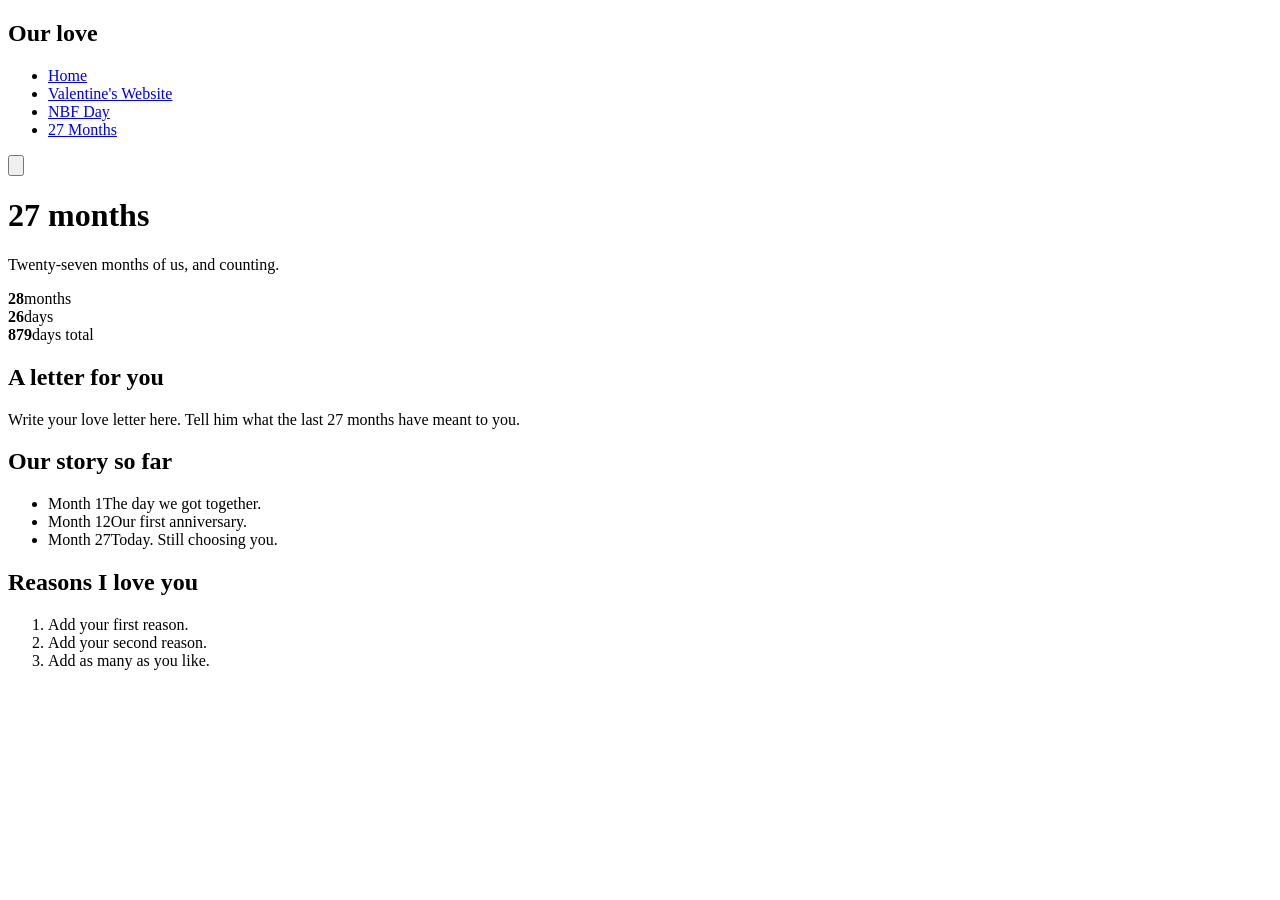
==== 27months.html @ 1abdebc3 "first" ====
<!DOCTYPE html>
<html lang="en">

<head>
    <meta charset="UTF-8">
    <meta name="viewport" content="width=device-width, initial-scale=1">
    <title>27 Months</title>
    <link rel="preconnect" href="https://fonts.googleapis.com">
    <link rel="preconnect" href="https://fonts.gstatic.com" crossorigin>
    <link href="https://fonts.googleapis.com/css2?family=Caveat:wght@700&family=DM+Sans:wght@400;500&display=swap"
        rel="stylesheet">
    <link rel="stylesheet" href="styles.css">
</head>

<body>
    <button class="nav-toggle" aria-label="Open the menu" aria-controls="site-nav" aria-expanded="false"></button>

    <main class="page">
        <div class="content">
            <h1>27 months</h1>
            <p>Twenty-seven months of us, and counting.</p>

            <div class="counter" aria-label="Time together">
                <div><strong id="c-months">0</strong>months</div>
                <div><strong id="c-days">0</strong>days</div>
                <div><strong id="c-total">0</strong>days total</div>
            </div>

            <h2>A letter for you</h2>
            <div class="letter">
                <!-- Replace this with your own words -->
                <p>Write your love letter here. Tell him what the last 27 months have meant to you.</p>
            </div>

            <h2>Our story so far</h2>
            <ul class="timeline">
                <!-- Copy a <li> for each memory -->
                <li><time>Month 1</time>The day we got together.</li>
                <li><time>Month 12</time>Our first anniversary.</li>
                <li><time>Month 27</time>Today. Still choosing you.</li>
            </ul>

            <h2>Reasons I love you</h2>
            <ol class="reasons">
                <li>Add your first reason.</li>
                <li>Add your second reason.</li>
                <li>Add as many as you like.</li>
            </ol>
        </div>
    </main>

    <script src="nav.js"></script>
    <script>
        // SET THIS to the day you got together (YYYY-MM-DD)
        const START = new Date("2024-07-10T00:00:00");

        const now = new Date();
        let months = (now.getFullYear() - START.getFullYear()) * 12 + (now.getMonth() - START.getMonth());
        let anchor = new Date(START); anchor.setMonth(START.getMonth() + months);
        if (anchor > now) { months--; anchor = new Date(START); anchor.setMonth(START.getMonth() + months); }
        const dayMs = 86400000;
        document.getElementById("c-months").textContent = Math.max(months, 0);
        document.getElementById("c-days").textContent = Math.max(Math.floor((now - anchor) / dayMs), 0);
        document.getElementById("c-total").textContent = Math.max(Math.floor((now - START) / dayMs), 0);
    </script>
</body>

</html>
---- styles.css ----
< !DOCTYPE html><html lang="en"><head><meta charset="UTF-8"><meta name="viewport" content="width=device-width, initial-scale=1"><title>27 Months</title><link rel="preconnect" href="https://fonts.googleapis.com"><link rel="preconnect" href="https://fonts.gstatic.com" crossorigin><link href="https://fonts.googleapis.com/css2?family=Caveat:wght@700&family=DM+Sans:wght@400;500&display=swap" rel="stylesheet"><link rel="stylesheet" href="styles.css"></head><body><button class="nav-toggle" aria-label="Open the menu" aria-controls="site-nav" aria-expanded="false"></button><main class="page"><div class="content"><h1>27 months</h1><p>Twenty-seven months of us,
and counting.</p><div class="counter" aria-label="Time together"><div><strong id="c-months">0</strong>months</div><div><strong id="c-days">0</strong>days</div><div><strong id="c-total">0</strong>days total</div></div><h2>A letter for you</h2><div class="letter">< !-- Replace this with your own words --><p>Write your love letter here. Tell him what the last 27 months have meant to you.</p></div><h2>Our story so far</h2><ul class="timeline">< !-- Copy a <li>for each memory --><li><time>Month 1</time>The day we got together.</li><li><time>Month 12</time>Our first anniversary.</li><li><time>Month 27</time>Today. Still choosing you.</li></ul><h2>Reasons I love you</h2><ol class="reasons"><li>Add your first reason.</li><li>Add your second reason.</li><li>Add as many as you like.</li></ol></div></main><script src="nav.js"></script><script> // SET THIS to the day you got together (YYYY-MM-DD)
const START=new Date("2024-07-10T00:00:00");

const now=new Date();
let months=(now.getFullYear() - START.getFullYear()) * 12+(now.getMonth() - START.getMonth());
let anchor=new Date(START);
anchor.setMonth(START.getMonth() + months);

if (anchor > now) {
    months--;
    anchor=new Date(START);
    anchor.setMonth(START.getMonth() + months);
}

const dayMs=86400000;
document.getElementById("c-months").textContent=Math.max(months, 0);
document.getElementById("c-days").textContent=Math.max(Math.floor((now - anchor) / dayMs), 0);
document.getElementById("c-total").textContent=Math.max(Math.floor((now - START) / dayMs), 0);
</script></body></html>
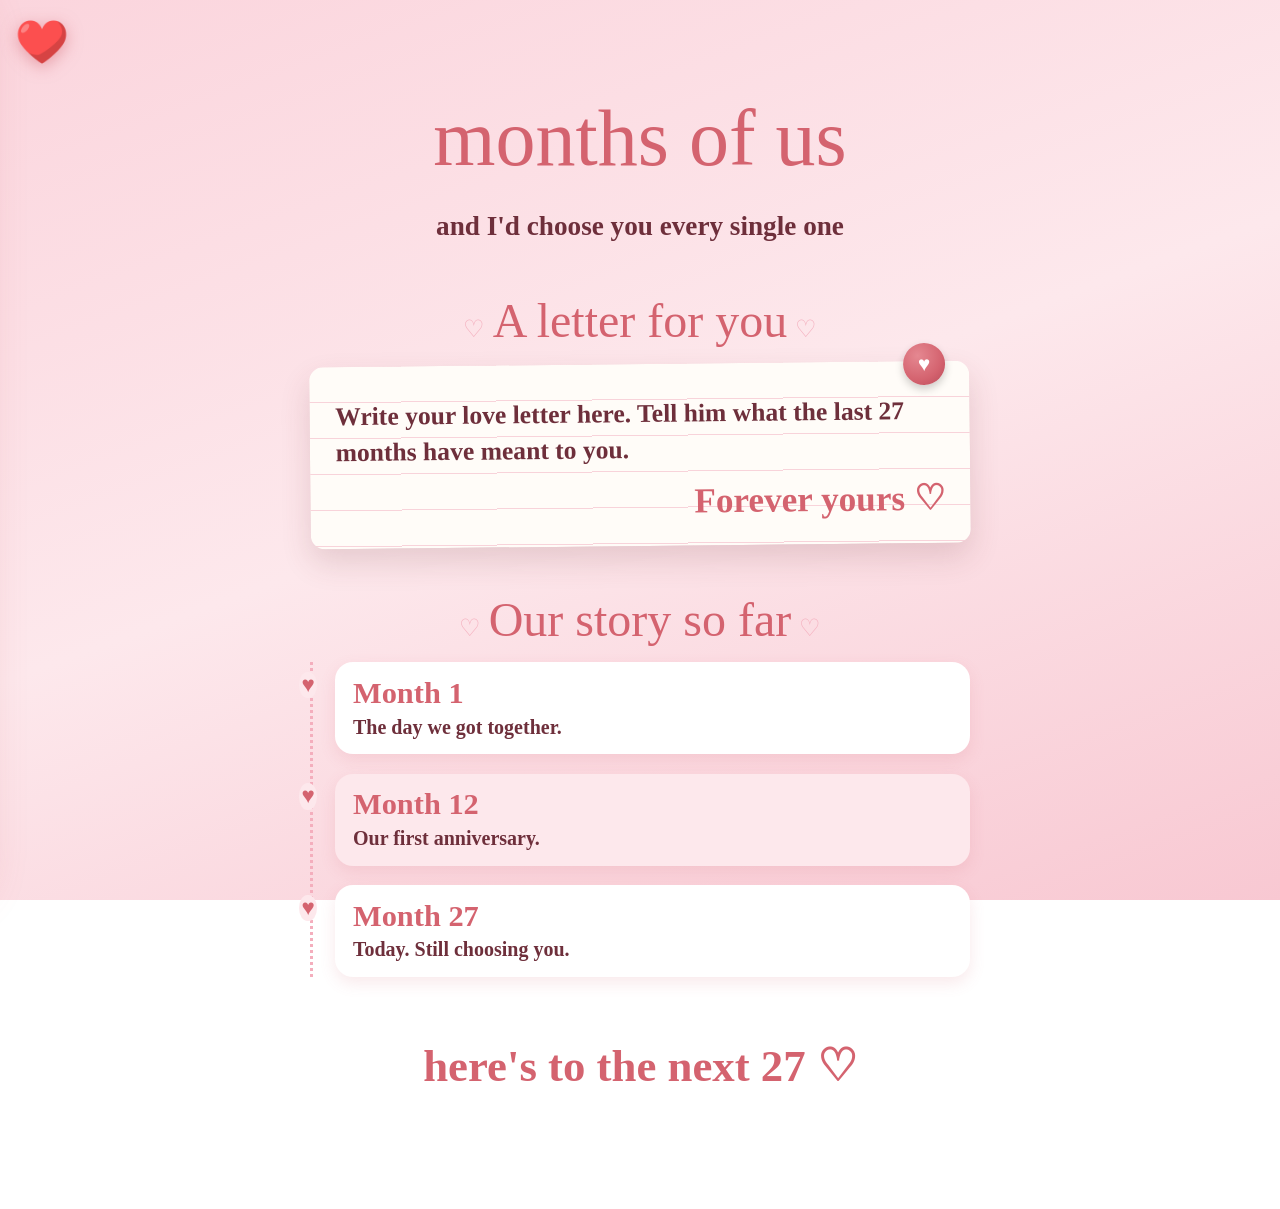
==== commit 0e829b16: "trial 1" ====
--- a/27months.html
+++ b/27months.html
@@ -7,8 +7,7 @@
     <title>27 Months</title>
     <link rel="preconnect" href="https://fonts.googleapis.com">
     <link rel="preconnect" href="https://fonts.gstatic.com" crossorigin>
-    <link href="https://fonts.googleapis.com/css2?family=Caveat:wght@700&family=DM+Sans:wght@400;500&display=swap"
-        rel="stylesheet">
+
     <link rel="stylesheet" href="styles.css">
 </head>
 
@@ -17,22 +16,20 @@
 
     <main class="page">
         <div class="content">
-            <h1>27 months</h1>
-            <p>Twenty-seven months of us, and counting.</p>
+            <div class="badge" role="img" aria-label="27"></div>
+            <h1>months of us</h1>
+            <p class="tagline">and I'd choose you every single one</p>
 
-            <div class="counter" aria-label="Time together">
-                <div><strong id="c-months">0</strong>months</div>
-                <div><strong id="c-days">0</strong>days</div>
-                <div><strong id="c-total">0</strong>days total</div>
-            </div>
 
-            <h2>A letter for you</h2>
+
+            <h2 class="section-title">A letter for you</h2>
             <div class="letter">
                 <!-- Replace this with your own words -->
                 <p>Write your love letter here. Tell him what the last 27 months have meant to you.</p>
+                <p class="sign">Forever yours ♡</p>
             </div>
 
-            <h2>Our story so far</h2>
+            <h2 class="section-title">Our story so far</h2>
             <ul class="timeline">
                 <!-- Copy a <li> for each memory -->
                 <li><time>Month 1</time>The day we got together.</li>
@@ -40,12 +37,9 @@
                 <li><time>Month 27</time>Today. Still choosing you.</li>
             </ul>
 
-            <h2>Reasons I love you</h2>
-            <ol class="reasons">
-                <li>Add your first reason.</li>
-                <li>Add your second reason.</li>
-                <li>Add as many as you like.</li>
-            </ol>
+
+
+            <p class="forever">here's to the next 27 ♡</p>
         </div>
     </main>
 
--- a/styles.css
+++ b/styles.css
@@ -1,20 +1,653 @@
-< !DOCTYPE html><html lang="en"><head><meta charset="UTF-8"><meta name="viewport" content="width=device-width, initial-scale=1"><title>27 Months</title><link rel="preconnect" href="https://fonts.googleapis.com"><link rel="preconnect" href="https://fonts.gstatic.com" crossorigin><link href="https://fonts.googleapis.com/css2?family=Caveat:wght@700&family=DM+Sans:wght@400;500&display=swap" rel="stylesheet"><link rel="stylesheet" href="styles.css"></head><body><button class="nav-toggle" aria-label="Open the menu" aria-controls="site-nav" aria-expanded="false"></button><main class="page"><div class="content"><h1>27 months</h1><p>Twenty-seven months of us,
-and counting.</p><div class="counter" aria-label="Time together"><div><strong id="c-months">0</strong>months</div><div><strong id="c-days">0</strong>days</div><div><strong id="c-total">0</strong>days total</div></div><h2>A letter for you</h2><div class="letter">< !-- Replace this with your own words --><p>Write your love letter here. Tell him what the last 27 months have meant to you.</p></div><h2>Our story so far</h2><ul class="timeline">< !-- Copy a <li>for each memory --><li><time>Month 1</time>The day we got together.</li><li><time>Month 12</time>Our first anniversary.</li><li><time>Month 27</time>Today. Still choosing you.</li></ul><h2>Reasons I love you</h2><ol class="reasons"><li>Add your first reason.</li><li>Add your second reason.</li><li>Add as many as you like.</li></ol></div></main><script src="nav.js"></script><script> // SET THIS to the day you got together (YYYY-MM-DD)
-const START=new Date("2024-07-10T00:00:00");
-
-const now=new Date();
-let months=(now.getFullYear() - START.getFullYear()) * 12+(now.getMonth() - START.getMonth());
-let anchor=new Date(START);
-anchor.setMonth(START.getMonth() + months);
-
-if (anchor > now) {
-    months--;
-    anchor=new Date(START);
-    anchor.setMonth(START.getMonth() + months);
-}
-
-const dayMs=86400000;
-document.getElementById("c-months").textContent=Math.max(months, 0);
-document.getElementById("c-days").textContent=Math.max(Math.floor((now - anchor) / dayMs), 0);
-document.getElementById("c-total").textContent=Math.max(Math.floor((now - START) / dayMs), 0);
-</script></body></html>+:root {
+    --pink: #f4aebd;
+    /* pastel pink */
+    --pink-soft: #fad4dc;
+    --pink-pale: #fde8ec;
+    --red: #d4636f;
+    /* soft red */
+    --red-deep: #b94a58;
+    --wine: #6e2f3b;
+    /* text */
+    --cream: #fff7f3;
+    --peach: #fde0d6;
+    --nav-w: 290px;
+    --display: "Great Vibes", cursive;
+    --hand: "Dancing Script", cursive;
+}
+
+* {
+    box-sizing: border-box;
+}
+
+html,
+body {
+    min-height: 100%;
+    margin: 0;
+}
+
+body {
+    background: linear-gradient(160deg, #fbd5dd 0%, #fde8ec 50%, #f8c8d2 100%) fixed;
+    color: var(--wine);
+    font-family: var(--hand);
+    font-weight: 600;
+    font-size: 1.25rem;
+    line-height: 1.5;
+    overflow-x: hidden;
+}
+
+h1,
+h2,
+h3 {
+    margin: 0 0 .3em;
+    font-weight: 400;
+    line-height: 1.1;
+    font-family: var(--display);
+    color: var(--red);
+}
+
+/* ---------- Floating hearts background ---------- */
+.floaty {
+    position: fixed;
+    inset: 0;
+    pointer-events: none;
+    overflow: hidden;
+    z-index: 0;
+}
+
+.floaty span {
+    position: absolute;
+    bottom: -8%;
+    animation: float linear infinite;
+    opacity: 0;
+}
+
+@keyframes float {
+    0% {
+        transform: translateY(0) translateX(0) rotate(-10deg);
+        opacity: 0;
+    }
+
+    10% {
+        opacity: .55;
+    }
+
+    50% {
+        transform: translateY(-55vh) translateX(18px) rotate(10deg);
+    }
+
+    90% {
+        opacity: .35;
+    }
+
+    100% {
+        transform: translateY(-115vh) translateX(-12px) rotate(-8deg);
+        opacity: 0;
+    }
+}
+
+.page {
+    position: relative;
+    z-index: 1;
+    transition: margin-left .5s cubic-bezier(.2, .8, .2, 1);
+}
+
+@media (min-width: 900px) {
+    body.nav-open .page {
+        margin-left: var(--nav-w);
+    }
+}
+
+/* ---------- Heart image (your PNG, SVG fallback) ---------- */
+.heart-img,
+.heart-btn svg,
+.nav-toggle svg,
+.badge svg {
+    display: block;
+    width: 100%;
+    height: auto;
+}
+
+/* ---------- Navigation ---------- */
+.nav {
+    position: fixed;
+    top: 0;
+    left: 0;
+    bottom: 0;
+    width: var(--nav-w);
+    max-width: 86vw;
+    background: rgba(255, 247, 243, .93);
+    backdrop-filter: blur(10px);
+    border-radius: 0 32px 32px 0;
+    box-shadow: 8px 0 40px rgba(212, 99, 111, .25);
+    padding: 5.5rem 1.4rem 2rem;
+    transform: translateX(-108%);
+    transition: transform .5s cubic-bezier(.2, .9, .3, 1.15);
+    z-index: 20;
+    overflow-y: auto;
+}
+
+.nav.open {
+    transform: translateX(0);
+}
+
+.nav h2 {
+    font-size: 2.8rem;
+    text-align: center;
+}
+
+.nav .sub {
+    text-align: center;
+    font-size: 1.3rem;
+    margin: -.4rem 0 1.1rem;
+}
+
+.nav ul {
+    list-style: none;
+    margin: 0;
+    padding: 0;
+}
+
+.nav li+li {
+    margin-top: .55rem;
+}
+
+.nav a {
+    display: flex;
+    align-items: center;
+    gap: .6rem;
+    padding: .6rem 1.1rem;
+    border-radius: 999px;
+    background: var(--pink-pale);
+    border: 2px solid var(--pink-soft);
+    color: var(--wine);
+    text-decoration: none;
+    font-size: 1.35rem;
+    font-weight: 700;
+    transition: transform .2s, background .2s;
+}
+
+.nav a::before {
+    content: "♡";
+    color: var(--red);
+}
+
+.nav a:hover,
+.nav a:focus-visible {
+    transform: translateX(6px);
+    background: var(--pink-soft);
+    outline: none;
+}
+
+.nav a[aria-current="page"] {
+    background: linear-gradient(90deg, var(--red), #e08790);
+    border-color: var(--red);
+    color: #fff;
+}
+
+.nav a[aria-current="page"]::before {
+    content: "♥";
+    color: #fff;
+}
+
+.nav .ext::after {
+    content: "↗";
+    margin-left: auto;
+    opacity: .6;
+}
+
+.nav-toggle {
+    position: fixed;
+    top: .9rem;
+    left: .9rem;
+    z-index: 30;
+    width: 56px;
+    height: 56px;
+    padding: 0;
+    border: 0;
+    background: none;
+    cursor: pointer;
+    transition: transform .2s;
+}
+
+.nav-toggle:hover {
+    transform: scale(1.12) rotate(-6deg);
+}
+
+.nav-toggle img,
+.nav-toggle svg {
+    filter: drop-shadow(0 4px 8px rgba(212, 99, 111, .5));
+}
+
+.nav-toggle:focus-visible,
+.heart-btn:focus-visible {
+    outline: 3px dashed var(--wine);
+    outline-offset: 5px;
+    border-radius: 50%;
+}
+
+/* ---------- Home ---------- */
+.home {
+    min-height: 100vh;
+    display: flex;
+    flex-direction: column;
+    align-items: center;
+    justify-content: center;
+    padding: 2rem 1rem 3.5rem;
+    text-align: center;
+}
+
+.kicker {
+    font-size: 1.8rem;
+    margin: 0 0 .5rem;
+}
+
+.heart-wrap {
+    position: relative;
+    display: flex;
+    flex-direction: column;
+    align-items: center;
+}
+
+.heart-btn {
+    position: relative;
+    background: none;
+    border: 0;
+    padding: 0;
+    cursor: pointer;
+    width: min(52vw, 270px);
+    transition: width .7s cubic-bezier(.2, .9, .3, 1.2);
+    animation: beat 1.5s ease-in-out infinite;
+}
+
+.heart-btn img,
+.heart-btn svg {
+    filter: drop-shadow(0 14px 22px rgba(212, 99, 111, .45));
+}
+
+.heart-wrap::before,
+.heart-wrap::after {
+    content: "✦";
+    position: absolute;
+    color: #fff;
+    font-size: 1.6rem;
+    text-shadow: 0 0 10px var(--pink);
+    animation: twinkle 2.2s ease-in-out infinite;
+}
+
+.heart-wrap::before {
+    top: 8%;
+    left: -12%;
+}
+
+.heart-wrap::after {
+    top: 30%;
+    right: -14%;
+    animation-delay: 1.1s;
+    font-size: 1.1rem;
+}
+
+.hint {
+    font-size: 1.8rem;
+    margin: .6rem 0 0;
+    animation: bob 1.6s ease-in-out infinite;
+}
+
+.unlocked .heart-btn {
+    width: 90px;
+    animation: none;
+}
+
+.unlocked .hint,
+.unlocked .kicker,
+.unlocked .heart-wrap::before,
+.unlocked .heart-wrap::after {
+    display: none;
+}
+
+.reveal {
+    display: none;
+    margin-top: 1.2rem;
+    width: min(92vw, 520px);
+}
+
+.unlocked .reveal {
+    display: block;
+    animation: pop .9s cubic-bezier(.2, 1.2, .3, 1) both;
+}
+
+.polaroid {
+    position: relative;
+    margin: 0;
+    background: #fff;
+    padding: 14px 14px 22px;
+    border-radius: 6px;
+    transform: rotate(-3deg);
+    box-shadow: 0 18px 40px rgba(110, 47, 59, .22);
+}
+
+.polaroid::before {
+    /* washi tape */
+    content: "";
+    position: absolute;
+    top: -14px;
+    left: 50%;
+    width: 110px;
+    height: 30px;
+    transform: translateX(-50%) rotate(3deg);
+    background: repeating-linear-gradient(45deg, #f7c6cf 0 10px, #fde3e8 10px 20px);
+    opacity: .92;
+    box-shadow: 0 2px 6px rgba(0, 0, 0, .1);
+}
+
+.polaroid img,
+.polaroid .placeholder {
+    display: block;
+    width: 100%;
+    aspect-ratio: 4 / 3;
+    object-fit: cover;
+    background: var(--pink-soft);
+}
+
+.polaroid .placeholder {
+    display: none;
+    align-items: center;
+    justify-content: center;
+    padding: 1rem;
+}
+
+.polaroid figcaption {
+    font-size: 1.9rem;
+    margin-top: .5rem;
+    color: var(--red);
+}
+
+.surprise {
+    position: relative;
+    margin-top: 1.8rem;
+    padding: 1.5rem 1.6rem;
+    border-radius: 28px;
+    background: linear-gradient(135deg, #c85560, #dc7a84);
+    color: #fff;
+    box-shadow: 0 12px 28px rgba(200, 85, 96, .35);
+    outline: 2px dashed rgba(255, 255, 255, .85);
+    outline-offset: -10px;
+}
+
+.surprise h1 {
+    color: #fff;
+    font-size: clamp(2rem, 2vw, 4.2rem);
+    margin-bottom: .1rem;
+}
+
+.surprise p {
+    margin: 0;
+    font-size: 1.5rem;
+    font-weight: 700;
+    line-height: 1.3;
+}
+
+.surprise::before,
+.surprise::after {
+    content: "♥";
+    position: absolute;
+    color: #fff;
+    opacity: .85;
+}
+
+.surprise::before {
+    top: -14px;
+    right: 22px;
+    font-size: 2rem;
+    transform: rotate(14deg);
+    color: var(--red);
+    text-shadow: 0 0 0 #fff;
+}
+
+.surprise::after {
+    bottom: -10px;
+    left: 24px;
+    font-size: 1.4rem;
+    transform: rotate(-12deg);
+    color: var(--pink);
+}
+
+/* ---------- Anniversary page ---------- */
+.content {
+    max-width: 700px;
+    margin: 0 auto;
+    padding: 5.5rem 1.25rem 4rem;
+    text-align: center;
+}
+
+.badge {
+    position: relative;
+    width: min(60vw, 230px);
+    margin: 0 auto;
+    animation: beat 2s ease-in-out infinite;
+}
+
+.badge img,
+.badge svg {
+    filter: drop-shadow(0 14px 22px rgba(212, 99, 111, .45));
+}
+
+.badge-num {
+    position: absolute;
+    inset: 0;
+    display: grid;
+    place-items: center;
+    padding-bottom: 8%;
+    font-family: var(--display);
+    font-size: clamp(3.2rem, 14vw, 5rem);
+    color: #fff;
+    text-shadow: 0 2px 6px rgba(110, 47, 59, .45);
+}
+
+.content h1 {
+    font-size: clamp(3.2rem, 13vw, 5rem);
+    margin-top: .4rem;
+}
+
+.tagline {
+    font-size: 1.7rem;
+    margin: 0 0 1.5rem;
+}
+
+
+
+
+
+.section-title {
+    font-size: 3rem;
+    margin: 3rem 0 1rem;
+}
+
+.section-title::before,
+.section-title::after {
+    content: "♡";
+    margin: 0 .5rem;
+    font-family: var(--hand);
+    font-size: 1.5rem;
+    color: var(--pink);
+}
+
+.letter {
+    position: relative;
+    text-align: left;
+    padding: 2rem 1.6rem 1.6rem;
+    border-radius: 14px;
+    background: #fffcf8 repeating-linear-gradient(transparent 0 35px, #f8d3da 35px 36px);
+    line-height: 36px;
+    font-size: 1.6rem;
+    color: var(--wine);
+    box-shadow: 0 14px 30px rgba(110, 47, 59, .16);
+    transform: rotate(-.6deg);
+}
+
+.letter::before {
+    /* wax seal */
+    content: "♥";
+    position: absolute;
+    top: -18px;
+    right: 24px;
+    width: 42px;
+    height: 42px;
+    display: grid;
+    place-items: center;
+    border-radius: 50%;
+    color: #fff;
+    font-size: 1.3rem;
+    background: radial-gradient(circle at 35% 30%, #e58891, var(--red) 60%, var(--red-deep));
+    box-shadow: 0 4px 8px rgba(0, 0, 0, .2);
+}
+
+.letter p {
+    margin: 0;
+}
+
+.letter .sign {
+    text-align: right;
+    margin-top: 1rem;
+    font-family: var(--display);
+    font-size: 2.2rem;
+    color: var(--red);
+}
+
+.timeline {
+    list-style: none;
+    padding: 0 0 0 1.4rem;
+    margin: 0;
+    text-align: left;
+    border-left: 3px dotted var(--pink);
+}
+
+.timeline li {
+    position: relative;
+    margin: 0 0 1.2rem;
+    padding: .8rem 1.1rem;
+    background: #fff;
+    border-radius: 18px;
+    box-shadow: 0 6px 16px rgba(212, 99, 111, .14);
+}
+
+.timeline li:nth-child(even) {
+    background: var(--pink-pale);
+}
+
+.timeline li::before {
+    content: "♥";
+    position: absolute;
+    left: -2.25rem;
+    top: .6rem;
+    color: var(--red);
+    font-size: 1.4rem;
+    background: var(--pink-pale);
+    border-radius: 50%;
+    line-height: 1;
+    padding: 2px;
+}
+
+.timeline time {
+    display: block;
+    font-family: var(--display);
+    font-size: 1.9rem;
+    color: var(--red);
+    line-height: 1.2;
+}
+
+
+
+
+.forever {
+    margin-top: 3.5rem;
+    font-family: var(--display);
+    font-size: 2.8rem;
+    color: var(--red);
+}
+
+/* ---------- Heart burst ---------- */
+.burst {
+    position: fixed;
+    z-index: 50;
+    pointer-events: none;
+    animation: burst 1s ease-out forwards;
+}
+
+@keyframes burst {
+    to {
+        transform: translate(var(--dx), var(--dy)) rotate(var(--r)) scale(1.2);
+        opacity: 0;
+    }
+}
+
+@keyframes beat {
+
+    0%,
+    100% {
+        transform: scale(1);
+    }
+
+    15% {
+        transform: scale(1.09);
+    }
+
+    30% {
+        transform: scale(1);
+    }
+
+    45% {
+        transform: scale(1.06);
+    }
+}
+
+@keyframes twinkle {
+
+    0%,
+    100% {
+        opacity: .2;
+        transform: scale(.7) rotate(0);
+    }
+
+    50% {
+        opacity: 1;
+        transform: scale(1.2) rotate(20deg);
+    }
+}
+
+@keyframes bob {
+
+    0%,
+    100% {
+        transform: translateY(0);
+    }
+
+    50% {
+        transform: translateY(6px);
+    }
+}
+
+@keyframes pop {
+    from {
+        opacity: 0;
+        transform: translateY(30px) scale(.9);
+    }
+
+    to {
+        opacity: 1;
+        transform: none;
+    }
+}
+
+@media (prefers-reduced-motion: reduce) {
+
+    *,
+    *::before,
+    *::after {
+        animation: none !important;
+        transition: none !important;
+    }
+
+    .floaty {
+        display: none;
+    }
+}
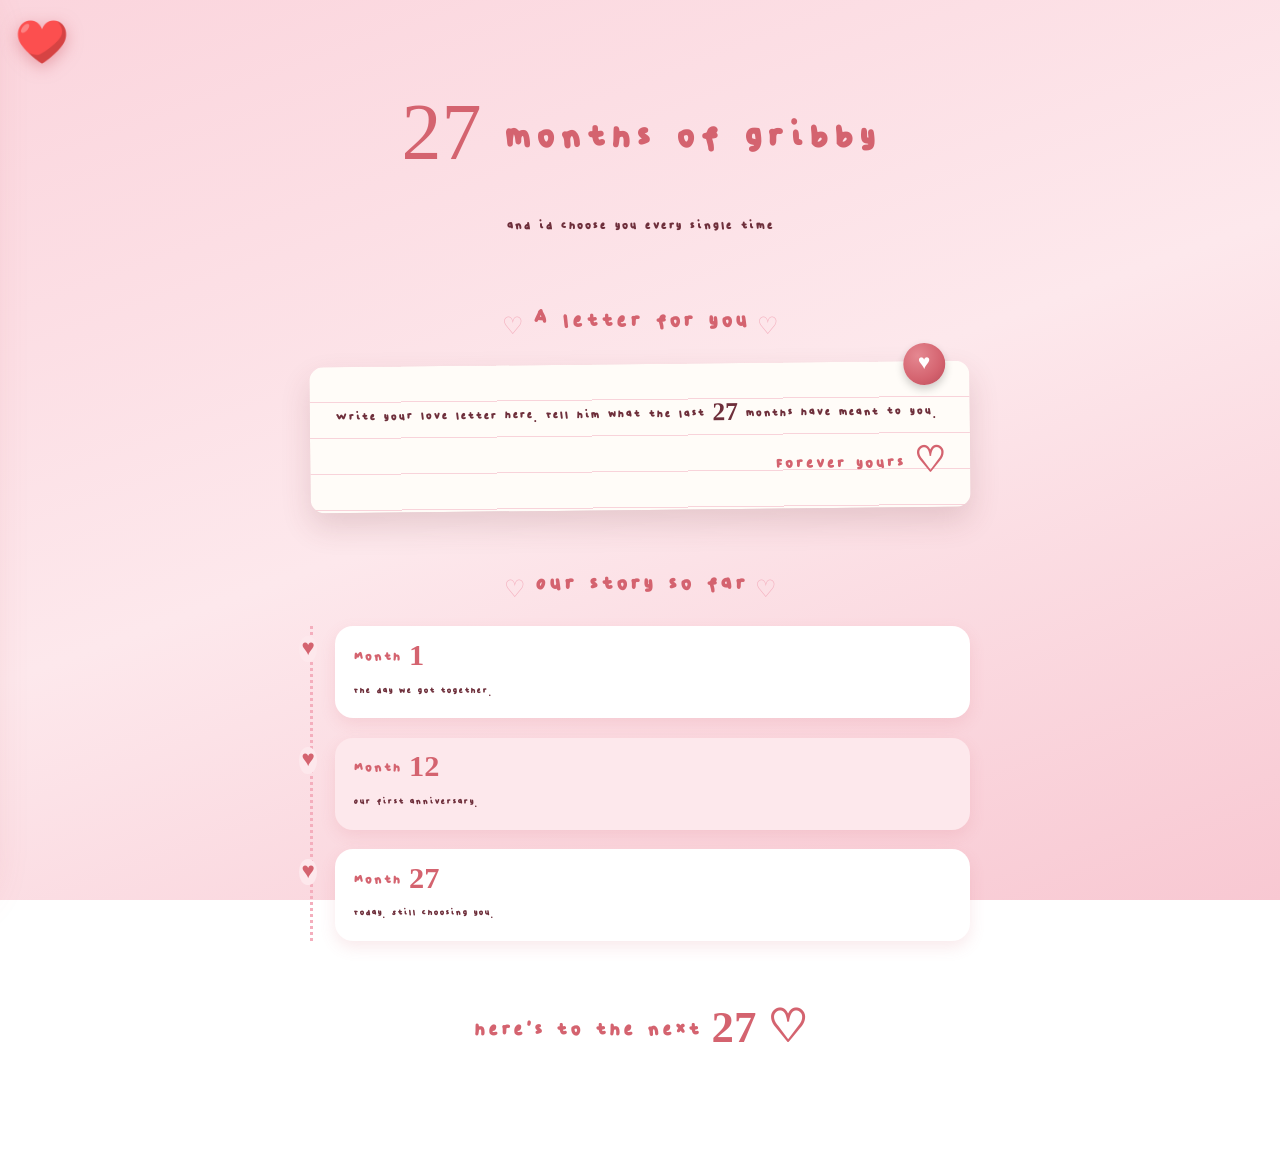
==== commit 988488dd: "font" ====
--- a/27months.html
+++ b/27months.html
@@ -5,8 +5,7 @@
     <meta charset="UTF-8">
     <meta name="viewport" content="width=device-width, initial-scale=1">
     <title>27 Months</title>
-    <link rel="preconnect" href="https://fonts.googleapis.com">
-    <link rel="preconnect" href="https://fonts.gstatic.com" crossorigin>
+
 
     <link rel="stylesheet" href="styles.css">
 </head>
@@ -17,8 +16,8 @@
     <main class="page">
         <div class="content">
             <div class="badge" role="img" aria-label="27"></div>
-            <h1>months of us</h1>
-            <p class="tagline">and I'd choose you every single one</p>
+            <h1>27 months of gribby</h1>
+            <p class="tagline">and id choose you every single time</p>
 
 
 
@@ -44,19 +43,7 @@
     </main>
 
     <script src="nav.js"></script>
-    <script>
-        // SET THIS to the day you got together (YYYY-MM-DD)
-        const START = new Date("2024-07-10T00:00:00");
 
-        const now = new Date();
-        let months = (now.getFullYear() - START.getFullYear()) * 12 + (now.getMonth() - START.getMonth());
-        let anchor = new Date(START); anchor.setMonth(START.getMonth() + months);
-        if (anchor > now) { months--; anchor = new Date(START); anchor.setMonth(START.getMonth() + months); }
-        const dayMs = 86400000;
-        document.getElementById("c-months").textContent = Math.max(months, 0);
-        document.getElementById("c-days").textContent = Math.max(Math.floor((now - anchor) / dayMs), 0);
-        document.getElementById("c-total").textContent = Math.max(Math.floor((now - START) / dayMs), 0);
-    </script>
 </body>
 
 </html>
--- a/styles.css
+++ b/styles.css
@@ -11,8 +11,8 @@
     --cream: #fff7f3;
     --peach: #fde0d6;
     --nav-w: 290px;
-    --display: "Great Vibes", cursive;
-    --hand: "Dancing Script", cursive;
+    --display: "MyFont", cursive;
+    --hand: "MyFont", cursive;
 }
 
 * {
@@ -23,6 +23,16 @@
 body {
     min-height: 100%;
     margin: 0;
+}
+
+@font-face {
+    font-family: 'MyFont';
+    src: url('fonts/Myfont-Regular.ttf') format('truetype'),
+        url('fonts/Myfont-Regular.otf') format('opentype');
+    font-weight: 100 900;
+    /* stops the browser from faking bold */
+    font-style: normal;
+    font-display: swap;
 }
 
 body {
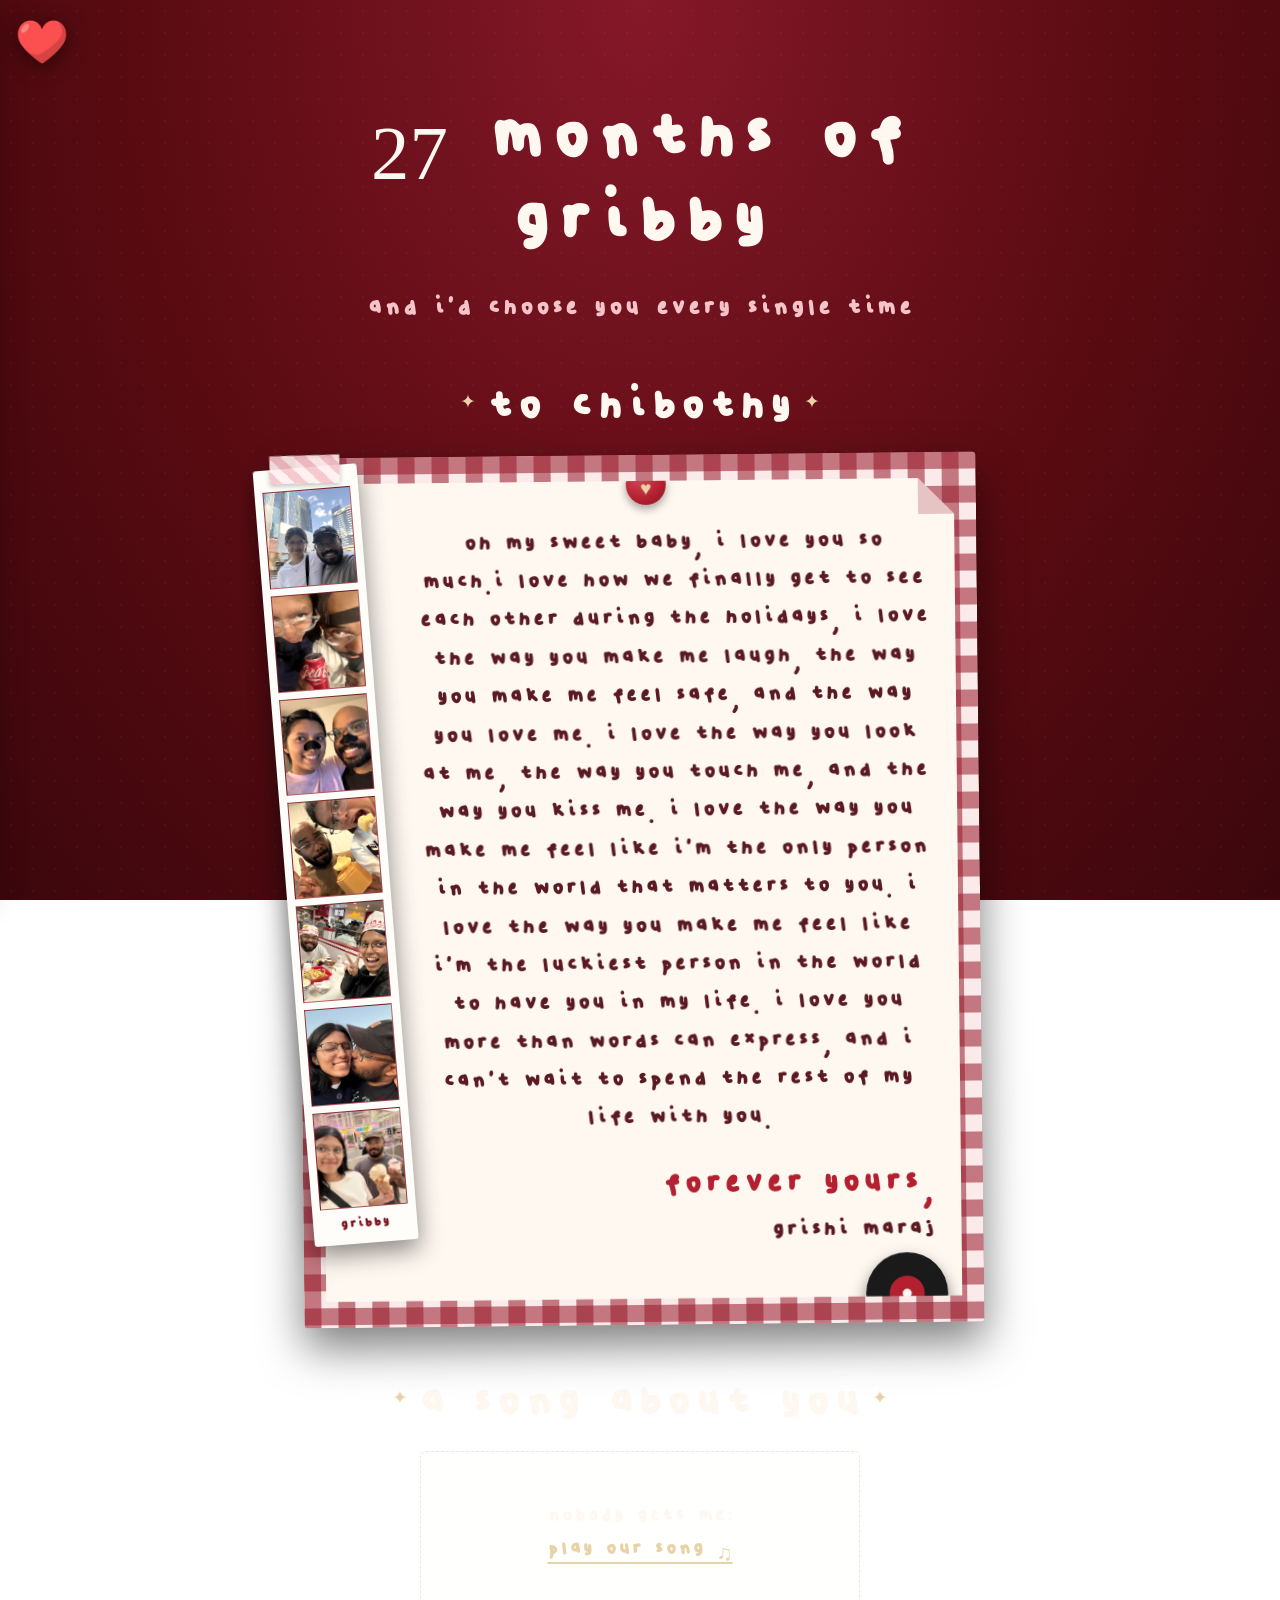
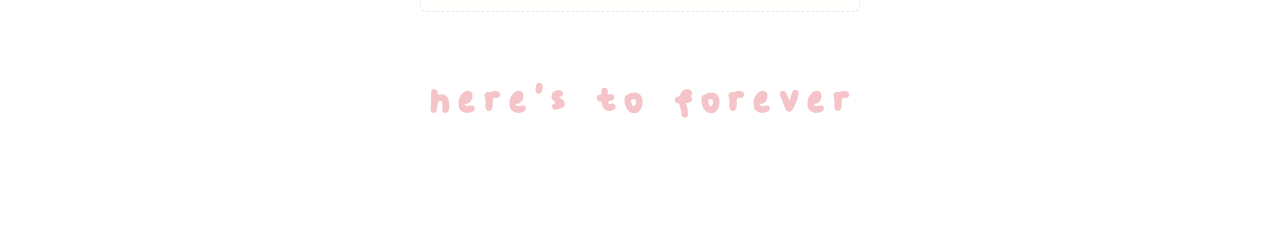
==== commit 69236301: "redesign" ====
--- a/27months.html
+++ b/27months.html
@@ -5,8 +5,7 @@
     <meta charset="UTF-8">
     <meta name="viewport" content="width=device-width, initial-scale=1">
     <title>27 Months</title>
-
-
+    <link rel="icon" href="images/heart.png" type="image/png">
     <link rel="stylesheet" href="styles.css">
 </head>
 
@@ -17,33 +16,66 @@
         <div class="content">
             <div class="badge" role="img" aria-label="27"></div>
             <h1>27 months of gribby</h1>
-            <p class="tagline">and id choose you every single time</p>
+            <p class="tagline">and i'd choose you every single time</p>
+
+            <h2 class="section-title">to chibothy</h2>
+            <div class="letter-wrap">
 
 
+                <div class="strip" aria-hidden="true">
+                    <span class="tape"></span>
+                    <span class="frame"><img src="images/austin.jpg" alt="" onerror="this.remove()"></span>
+                    <span class="frame"><img src="images/boston.jpeg" alt="" onerror="this.remove()"></span>
+                    <span class="frame"><img src="images/facemask.jpeg" alt="" onerror="this.remove()"></span>
+                    <span class="frame"><img src="images/icecream.jpeg" alt="" onerror="this.remove()"></span>
+                    <span class="frame"><img src="images/innout.jpeg" alt="" onerror="this.remove()"></span>
+                    <span class="frame"><img src="images/mountain.jpeg" alt="" onerror="this.remove()"></span>
+                    <span class="frame"><img src="images/post.jpg" alt="" onerror="this.remove()"></span>
 
-            <h2 class="section-title">A letter for you</h2>
-            <div class="letter">
-                <!-- Replace this with your own words -->
-                <p>Write your love letter here. Tell him what the last 27 months have meant to you.</p>
-                <p class="sign">Forever yours ♡</p>
+                    <span class="cap">gribby</span>
+                </div>
+
+                <div class="letter">
+                    <span class="seal">♥</span>
+
+                    <p>
+                        oh my sweet baby, i love you so much.i love how we finally get to see each other during the
+                        holidays, i love the way you make me laugh, the way you make me feel
+                        safe, and the way you love me. i love the way you look at me, the way you touch me, and the way
+                        you kiss me. i love the way you make me feel like i'm the only person in the world that matters
+                        to you. i love the way you make me feel like i'm the luckiest person in the world to have you in
+                        my life. i love you more than words can express, and i can't wait to spend the rest of my life
+                        with you.
+                    </p>
+
+                    <p class="sign">forever yours, </p>
+                    <p style="text-align: right;">grishi maraj</p>
+
+                    <p></p>
+                    <p></p>
+                    <p></p>
+                    <p></p>
+                    <p></p>
+                    <p></p>
+                    <div class="vinyl" aria-hidden="true"></div>
+
+                </div>
             </div>
 
-            <h2 class="section-title">Our story so far</h2>
-            <ul class="timeline">
-                <!-- Copy a <li> for each memory -->
-                <li><time>Month 1</time>The day we got together.</li>
-                <li><time>Month 12</time>Our first anniversary.</li>
-                <li><time>Month 27</time>Today. Still choosing you.</li>
-            </ul>
 
+            <h2 class="section-title">a song about you</h2>
+            <div class="song">
+                <p>nobody gets me:<br>
+                    <a href="https://www.youtube.com/watch?v=7frfkBdV0-w" target="_blank" rel="noopener">play our song
+                        ♫</a>
+                </p>
+            </div>
 
-
-            <p class="forever">here's to the next 27 ♡</p>
+            <p class="forever">here's to forever </p>
         </div>
     </main>
 
     <script src="nav.js"></script>
-
 </body>
 
 </html>
--- a/styles.css
+++ b/styles.css
@@ -1,46 +1,45 @@
-:root {
-    --pink: #f4aebd;
-    /* pastel pink */
-    --pink-soft: #fad4dc;
-    --pink-pale: #fde8ec;
-    --red: #d4636f;
-    /* soft red */
-    --red-deep: #b94a58;
-    --wine: #6e2f3b;
-    /* text */
-    --cream: #fff7f3;
-    --peach: #fde0d6;
-    --nav-w: 290px;
-    --display: "MyFont", cursive;
-    --hand: "MyFont", cursive;
-}
-
-* {
-    box-sizing: border-box;
-}
-
-html,
-body {
-    min-height: 100%;
-    margin: 0;
-}
-
 @font-face {
     font-family: 'MyFont';
     src: url('fonts/Myfont-Regular.ttf') format('truetype'),
         url('fonts/Myfont-Regular.otf') format('opentype');
     font-weight: 100 900;
-    /* stops the browser from faking bold */
+    size-adjust: 200%;
     font-style: normal;
     font-display: swap;
 }
 
+:root {
+    --bg: #5a0b12;
+    --bg-deep: #3b070c;
+    --wine: #7a1620;
+    --red: #b3202f;
+    --rose: #d9777f;
+    --blush: #f4c4c9;
+    --cream: #fff8f1;
+    --gold: #e8d3a8;
+    --ink: #5a1a22;
+    --nav-w: 290px;
+    --display: "MyFont", cursive;
+    --hand: "MyFont", cursive;
+}
+
+* {
+    box-sizing: border-box;
+}
+
+html,
 body {
-    background: linear-gradient(160deg, #fbd5dd 0%, #fde8ec 50%, #f8c8d2 100%) fixed;
-    color: var(--wine);
+    min-height: 100%;
+    margin: 0;
+}
+
+body {
+    background:
+        radial-gradient(rgba(255, 255, 255, .035) 1px, transparent 1.5px) 0 0 / 22px 22px,
+        radial-gradient(ellipse at 50% 0%, #85182a 0%, var(--bg) 55%, var(--bg-deep) 100%) fixed;
+    color: var(--cream);
     font-family: var(--hand);
-    font-weight: 600;
-    font-size: 1.25rem;
+    font-size: 1.35rem;
     line-height: 1.5;
     overflow-x: hidden;
 }
@@ -52,10 +51,10 @@
     font-weight: 400;
     line-height: 1.1;
     font-family: var(--display);
-    color: var(--red);
-}
-
-/* ---------- Floating hearts background ---------- */
+    color: var(--cream);
+}
+
+/* ---------- Floating hearts (from nav.js) ---------- */
 .floaty {
     position: fixed;
     inset: 0;
@@ -78,7 +77,7 @@
     }
 
     10% {
-        opacity: .55;
+        opacity: .5;
     }
 
     50% {
@@ -86,7 +85,7 @@
     }
 
     90% {
-        opacity: .35;
+        opacity: .3;
     }
 
     100% {
@@ -107,7 +106,6 @@
     }
 }
 
-/* ---------- Heart image (your PNG, SVG fallback) ---------- */
 .heart-img,
 .heart-btn svg,
 .nav-toggle svg,
@@ -125,10 +123,11 @@
     bottom: 0;
     width: var(--nav-w);
     max-width: 86vw;
-    background: rgba(255, 247, 243, .93);
+    background: rgba(59, 7, 12, .94);
     backdrop-filter: blur(10px);
+    border-right: 1px solid rgba(244, 196, 201, .25);
     border-radius: 0 32px 32px 0;
-    box-shadow: 8px 0 40px rgba(212, 99, 111, .25);
+    box-shadow: 8px 0 40px rgba(0, 0, 0, .45);
     padding: 5.5rem 1.4rem 2rem;
     transform: translateX(-108%);
     transition: transform .5s cubic-bezier(.2, .9, .3, 1.15);
@@ -149,6 +148,7 @@
     text-align: center;
     font-size: 1.3rem;
     margin: -.4rem 0 1.1rem;
+    color: var(--blush);
 }
 
 .nav ul {
@@ -167,36 +167,35 @@
     gap: .6rem;
     padding: .6rem 1.1rem;
     border-radius: 999px;
-    background: var(--pink-pale);
-    border: 2px solid var(--pink-soft);
-    color: var(--wine);
+    background: rgba(255, 248, 241, .07);
+    border: 1.5px solid rgba(244, 196, 201, .35);
+    color: var(--cream);
     text-decoration: none;
     font-size: 1.35rem;
-    font-weight: 700;
     transition: transform .2s, background .2s;
 }
 
 .nav a::before {
     content: "♡";
-    color: var(--red);
+    color: var(--rose);
 }
 
 .nav a:hover,
 .nav a:focus-visible {
     transform: translateX(6px);
-    background: var(--pink-soft);
+    background: rgba(244, 196, 201, .2);
     outline: none;
 }
 
 .nav a[aria-current="page"] {
-    background: linear-gradient(90deg, var(--red), #e08790);
-    border-color: var(--red);
-    color: #fff;
+    background: var(--cream);
+    border-color: var(--cream);
+    color: var(--wine);
 }
 
 .nav a[aria-current="page"]::before {
     content: "♥";
-    color: #fff;
+    color: var(--red);
 }
 
 .nav .ext::after {
@@ -225,14 +224,26 @@
 
 .nav-toggle img,
 .nav-toggle svg {
-    filter: drop-shadow(0 4px 8px rgba(212, 99, 111, .5));
+    filter: drop-shadow(0 4px 10px rgba(0, 0, 0, .5));
 }
 
 .nav-toggle:focus-visible,
 .heart-btn:focus-visible {
-    outline: 3px dashed var(--wine);
+    outline: 3px dashed var(--blush);
     outline-offset: 5px;
     border-radius: 50%;
+}
+
+/* ---------- Shared scrapbook bits ---------- */
+.tape {
+    position: absolute;
+    top: -13px;
+    left: 50%;
+    width: 96px;
+    height: 28px;
+    transform: translateX(-50%) rotate(3deg);
+    background: repeating-linear-gradient(45deg, rgba(244, 196, 201, .9) 0 9px, rgba(255, 240, 240, .9) 9px 18px);
+    box-shadow: 0 2px 5px rgba(0, 0, 0, .25);
 }
 
 /* ---------- Home ---------- */
@@ -247,8 +258,9 @@
 }
 
 .kicker {
-    font-size: 1.8rem;
+    font-size: 2rem;
     margin: 0 0 .5rem;
+    color: var(--blush);
 }
 
 .heart-wrap {
@@ -271,16 +283,16 @@
 
 .heart-btn img,
 .heart-btn svg {
-    filter: drop-shadow(0 14px 22px rgba(212, 99, 111, .45));
+    filter: drop-shadow(0 0 28px rgba(217, 119, 127, .55)) drop-shadow(0 14px 20px rgba(0, 0, 0, .4));
 }
 
 .heart-wrap::before,
 .heart-wrap::after {
     content: "✦";
     position: absolute;
-    color: #fff;
+    color: var(--gold);
     font-size: 1.6rem;
-    text-shadow: 0 0 10px var(--pink);
+    text-shadow: 0 0 10px var(--rose);
     animation: twinkle 2.2s ease-in-out infinite;
 }
 
@@ -299,6 +311,7 @@
 .hint {
     font-size: 1.8rem;
     margin: .6rem 0 0;
+    color: var(--blush);
     animation: bob 1.6s ease-in-out infinite;
 }
 
@@ -316,7 +329,7 @@
 
 .reveal {
     display: none;
-    margin-top: 1.2rem;
+    margin-top: 1.4rem;
     width: min(92vw, 520px);
 }
 
@@ -329,14 +342,13 @@
     position: relative;
     margin: 0;
     background: #fff;
-    padding: 14px 14px 22px;
-    border-radius: 6px;
+    padding: 14px 14px 24px;
+    border-radius: 3px;
     transform: rotate(-3deg);
-    box-shadow: 0 18px 40px rgba(110, 47, 59, .22);
+    box-shadow: 0 18px 40px rgba(0, 0, 0, .5);
 }
 
 .polaroid::before {
-    /* washi tape */
     content: "";
     position: absolute;
     top: -14px;
@@ -344,9 +356,8 @@
     width: 110px;
     height: 30px;
     transform: translateX(-50%) rotate(3deg);
-    background: repeating-linear-gradient(45deg, #f7c6cf 0 10px, #fde3e8 10px 20px);
-    opacity: .92;
-    box-shadow: 0 2px 6px rgba(0, 0, 0, .1);
+    background: repeating-linear-gradient(45deg, rgba(244, 196, 201, .92) 0 10px, rgba(255, 240, 240, .92) 10px 20px);
+    box-shadow: 0 2px 6px rgba(0, 0, 0, .25);
 }
 
 .polaroid img,
@@ -355,7 +366,7 @@
     width: 100%;
     aspect-ratio: 4 / 3;
     object-fit: cover;
-    background: var(--pink-soft);
+    background: var(--blush);
 }
 
 .polaroid .placeholder {
@@ -366,64 +377,55 @@
 }
 
 .polaroid figcaption {
-    font-size: 1.9rem;
+    font-size: 2rem;
     margin-top: .5rem;
+    color: var(--wine);
+}
+
+.surprise {
+    position: relative;
+    margin-top: 2rem;
+    padding: 1.6rem 1.6rem 1.4rem;
+    background: var(--cream);
+    color: var(--ink);
+    border-radius: 6px;
+    transform: rotate(1.2deg);
+    box-shadow: 0 14px 30px rgba(0, 0, 0, .45);
+    outline: 1.5px dashed rgba(122, 22, 32, .45);
+    outline-offset: -9px;
+}
+
+.surprise h1 {
     color: var(--red);
-}
-
-.surprise {
-    position: relative;
-    margin-top: 1.8rem;
-    padding: 1.5rem 1.6rem;
-    border-radius: 28px;
-    background: linear-gradient(135deg, #c85560, #dc7a84);
-    color: #fff;
-    box-shadow: 0 12px 28px rgba(200, 85, 96, .35);
-    outline: 2px dashed rgba(255, 255, 255, .85);
-    outline-offset: -10px;
-}
-
-.surprise h1 {
-    color: #fff;
-    font-size: clamp(2rem, 2vw, 4.2rem);
+    font-size: clamp(2.4rem, 6vw, 3.6rem);
     margin-bottom: .1rem;
 }
 
 .surprise p {
     margin: 0;
     font-size: 1.5rem;
-    font-weight: 700;
     line-height: 1.3;
 }
 
-.surprise::before,
-.surprise::after {
+.surprise::before {
     content: "♥";
     position: absolute;
-    color: #fff;
-    opacity: .85;
-}
-
-.surprise::before {
-    top: -14px;
+    top: -20px;
     right: 22px;
-    font-size: 2rem;
-    transform: rotate(14deg);
-    color: var(--red);
-    text-shadow: 0 0 0 #fff;
-}
-
-.surprise::after {
-    bottom: -10px;
-    left: 24px;
-    font-size: 1.4rem;
-    transform: rotate(-12deg);
-    color: var(--pink);
-}
-
-/* ---------- Anniversary page ---------- */
+    width: 42px;
+    height: 42px;
+    display: grid;
+    place-items: center;
+    border-radius: 50%;
+    color: var(--gold);
+    font-size: 1.3rem;
+    background: radial-gradient(circle at 35% 30%, #d34a5a, var(--red) 60%, #7a1620);
+    box-shadow: 0 4px 8px rgba(0, 0, 0, .35);
+}
+
+/* ---------- 27 months page ---------- */
 .content {
-    max-width: 700px;
+    max-width: 720px;
     margin: 0 auto;
     padding: 5.5rem 1.25rem 4rem;
     text-align: center;
@@ -431,14 +433,14 @@
 
 .badge {
     position: relative;
-    width: min(60vw, 230px);
+    width: min(60vw, 220px);
     margin: 0 auto;
     animation: beat 2s ease-in-out infinite;
 }
 
 .badge img,
 .badge svg {
-    filter: drop-shadow(0 14px 22px rgba(212, 99, 111, .45));
+    filter: drop-shadow(0 0 26px rgba(217, 119, 127, .5)) drop-shadow(0 14px 20px rgba(0, 0, 0, .4));
 }
 
 .badge-num {
@@ -449,133 +451,238 @@
     padding-bottom: 8%;
     font-family: var(--display);
     font-size: clamp(3.2rem, 14vw, 5rem);
-    color: #fff;
-    text-shadow: 0 2px 6px rgba(110, 47, 59, .45);
+    color: var(--cream);
+    text-shadow: 0 2px 8px rgba(0, 0, 0, .45);
 }
 
 .content h1 {
-    font-size: clamp(3.2rem, 13vw, 5rem);
-    margin-top: .4rem;
+    font-size: clamp(3rem, 12vw, 4.8rem);
+    margin-top: .5rem;
 }
 
 .tagline {
     font-size: 1.7rem;
     margin: 0 0 1.5rem;
-}
-
-
-
-
+    color: var(--blush);
+}
 
 .section-title {
     font-size: 3rem;
-    margin: 3rem 0 1rem;
+    margin: 3.2rem 0 1.4rem;
+    color: var(--cream);
 }
 
 .section-title::before,
 .section-title::after {
-    content: "♡";
-    margin: 0 .5rem;
-    font-family: var(--hand);
+    content: "✦";
+    margin: 0 .6rem;
+    font-size: 1.2rem;
+    color: var(--gold);
+    vertical-align: middle;
+    display: inline-block;
+    /* Required for transform to work */
+    transform: translateY(-1rem);
+    /* Adjust this value to go higher */
+}
+
+/* letter on gingham, with photobooth strip */
+.letter-wrap {
+    position: relative;
+    margin: 0 auto;
+    padding: 26px 22px 26px 22px;
+    background-color: #fbeaea;
+    background-image:
+        linear-gradient(90deg, rgba(150, 25, 40, .55) 50%, transparent 50%),
+        linear-gradient(rgba(150, 25, 40, .55) 50%, transparent 50%);
+    background-size: 34px 34px;
+    border-radius: 4px;
+    box-shadow: 0 20px 44px rgba(0, 0, 0, .5);
+    transform: rotate(-.6deg);
+}
+
+.letter {
+    position: relative;
+    text-align: center;
+    padding: 2.6rem 1.6rem 2rem 6.2rem;
+    background: var(--cream);
+    color: var(--ink);
     font-size: 1.5rem;
-    color: var(--pink);
-}
-
-.letter {
-    position: relative;
-    text-align: left;
-    padding: 2rem 1.6rem 1.6rem;
-    border-radius: 14px;
-    background: #fffcf8 repeating-linear-gradient(transparent 0 35px, #f8d3da 35px 36px);
-    line-height: 36px;
-    font-size: 1.6rem;
-    color: var(--wine);
-    box-shadow: 0 14px 30px rgba(110, 47, 59, .16);
-    transform: rotate(-.6deg);
-}
-
-.letter::before {
-    /* wax seal */
-    content: "♥";
-    position: absolute;
-    top: -18px;
-    right: 24px;
-    width: 42px;
-    height: 42px;
+    line-height: 1.6;
+    clip-path: polygon(0 0, calc(100% - 36px) 0, 100% 36px, 100% 100%, 0 100%);
+}
+
+.letter::after {
+    content: "";
+    position: absolute;
+    top: 0;
+    right: 0;
+    width: 36px;
+    height: 36px;
+    background: linear-gradient(to bottom left, transparent 50%, #e6c4c4 50%);
+}
+
+.letter p {
+    margin: 0 0 1rem;
+}
+
+.letter .sign {
+    text-align: right;
+    margin: 1.2rem 0 0;
+    font-size: 2.2rem;
+    color: var(--red);
+}
+
+.seal {
+    position: absolute;
+    top: -16px;
+    left: 50%;
+    margin-left: -10px;
+    width: 40px;
+    height: 40px;
     display: grid;
     place-items: center;
     border-radius: 50%;
-    color: #fff;
-    font-size: 1.3rem;
-    background: radial-gradient(circle at 35% 30%, #e58891, var(--red) 60%, var(--red-deep));
-    box-shadow: 0 4px 8px rgba(0, 0, 0, .2);
-}
-
-.letter p {
-    margin: 0;
-}
-
-.letter .sign {
-    text-align: right;
-    margin-top: 1rem;
-    font-family: var(--display);
-    font-size: 2.2rem;
-    color: var(--red);
-}
-
+    color: var(--gold);
+    font-size: 1.2rem;
+    z-index: 3;
+    background: radial-gradient(circle at 35% 30%, #d34a5a, var(--red) 60%, #7a1620);
+    box-shadow: 0 4px 8px rgba(0, 0, 0, .35);
+}
+
+/* photobooth strip */
+.strip {
+    position: absolute;
+    z-index: 2;
+    top: 8px;
+    left: -16px;
+    width: 104px;
+    padding: 22px 8px 12px;
+    background: #fffdf9;
+    border-radius: 3px;
+    transform: rotate(-4deg);
+    box-shadow: 0 10px 24px rgba(0, 0, 0, .45);
+}
+
+.strip .tape {
+    width: 70px;
+    top: -12px;
+}
+
+.strip .frame {
+    display: block;
+    width: 100%;
+    aspect-ratio: 1 / 1.1;
+    margin: 0 0 7px;
+    background: linear-gradient(135deg, var(--rose), var(--wine));
+    overflow: hidden;
+    border: 1px solid rgba(0, 0, 0, .12);
+}
+
+.strip .frame img {
+    display: block;
+    width: 100%;
+    height: 100%;
+    object-fit: cover;
+    filter: sepia(.25) saturate(1.1) contrast(1.05);
+}
+
+.strip .cap {
+    display: block;
+    text-align: center;
+    font-size: .95rem;
+    color: var(--wine);
+    line-height: 1;
+    padding-top: 2px;
+}
+
+/* vinyl sticker */
+.vinyl {
+    position: absolute;
+    right: 14px;
+    bottom: -22px;
+    z-index: 3;
+    width: 82px;
+    height: 82px;
+    border-radius: 50%;
+    background:
+        radial-gradient(circle, var(--cream) 0 4px, var(--red) 5px 17px, #1a1a1a 18px 100%),
+        repeating-radial-gradient(#1a1a1a 0 2px, #2c2c2c 2px 3px);
+    box-shadow: 0 8px 16px rgba(0, 0, 0, .5);
+    display: inline-block;
+    /* Required for transform to work */
+    transform: translateY(1rem);
+    /* Adjust this value to go higher */
+
+}
+
+/* timeline */
 .timeline {
     list-style: none;
-    padding: 0 0 0 1.4rem;
+    padding: 0 0 0 1.6rem;
     margin: 0;
     text-align: left;
-    border-left: 3px dotted var(--pink);
+    border-left: 3px dotted var(--rose);
 }
 
 .timeline li {
     position: relative;
-    margin: 0 0 1.2rem;
-    padding: .8rem 1.1rem;
-    background: #fff;
-    border-radius: 18px;
-    box-shadow: 0 6px 16px rgba(212, 99, 111, .14);
+    margin: 0 0 1.3rem;
+    padding: .9rem 1.2rem;
+    background: var(--cream);
+    color: var(--ink);
+    border-radius: 4px;
+    box-shadow: 0 8px 18px rgba(0, 0, 0, .35);
+    transform: rotate(-.8deg);
 }
 
 .timeline li:nth-child(even) {
-    background: var(--pink-pale);
+    transform: rotate(.8deg);
+    background: #fbeaea;
 }
 
 .timeline li::before {
     content: "♥";
     position: absolute;
-    left: -2.25rem;
+    left: -2.5rem;
     top: .6rem;
-    color: var(--red);
+    color: var(--rose);
     font-size: 1.4rem;
-    background: var(--pink-pale);
+    line-height: 1;
+    background: var(--bg);
     border-radius: 50%;
-    line-height: 1;
     padding: 2px;
 }
 
 .timeline time {
     display: block;
-    font-family: var(--display);
     font-size: 1.9rem;
     color: var(--red);
     line-height: 1.2;
 }
 
-
-
+/* song box */
+.song {
+    position: relative;
+    margin: 0 auto;
+    max-width: 440px;
+    padding: 1.6rem;
+    background: rgba(255, 248, 241, .08);
+    border: 1.5px dashed rgba(244, 196, 201, .5);
+    border-radius: 6px;
+}
+
+.song a {
+    color: var(--gold);
+}
 
 .forever {
     margin-top: 3.5rem;
+    font-size: 2.8rem;
+    color: var(--blush);
     font-family: var(--display);
-    font-size: 2.8rem;
-    color: var(--red);
-}
-
-/* ---------- Heart burst ---------- */
+}
+
+/* ---------- Heart burst + animations ---------- */
 .burst {
     position: fixed;
     z-index: 50;
@@ -648,6 +755,24 @@
     }
 }
 
+@keyframes spin {
+    to {
+        transform: rotate(360deg);
+    }
+}
+
+@media (max-width: 520px) {
+    .letter {
+        padding-left: 5.4rem;
+        font-size: 1.35rem;
+    }
+
+    .strip {
+        width: 86px;
+        left: -12px;
+    }
+}
+
 @media (prefers-reduced-motion: reduce) {
 
     *,
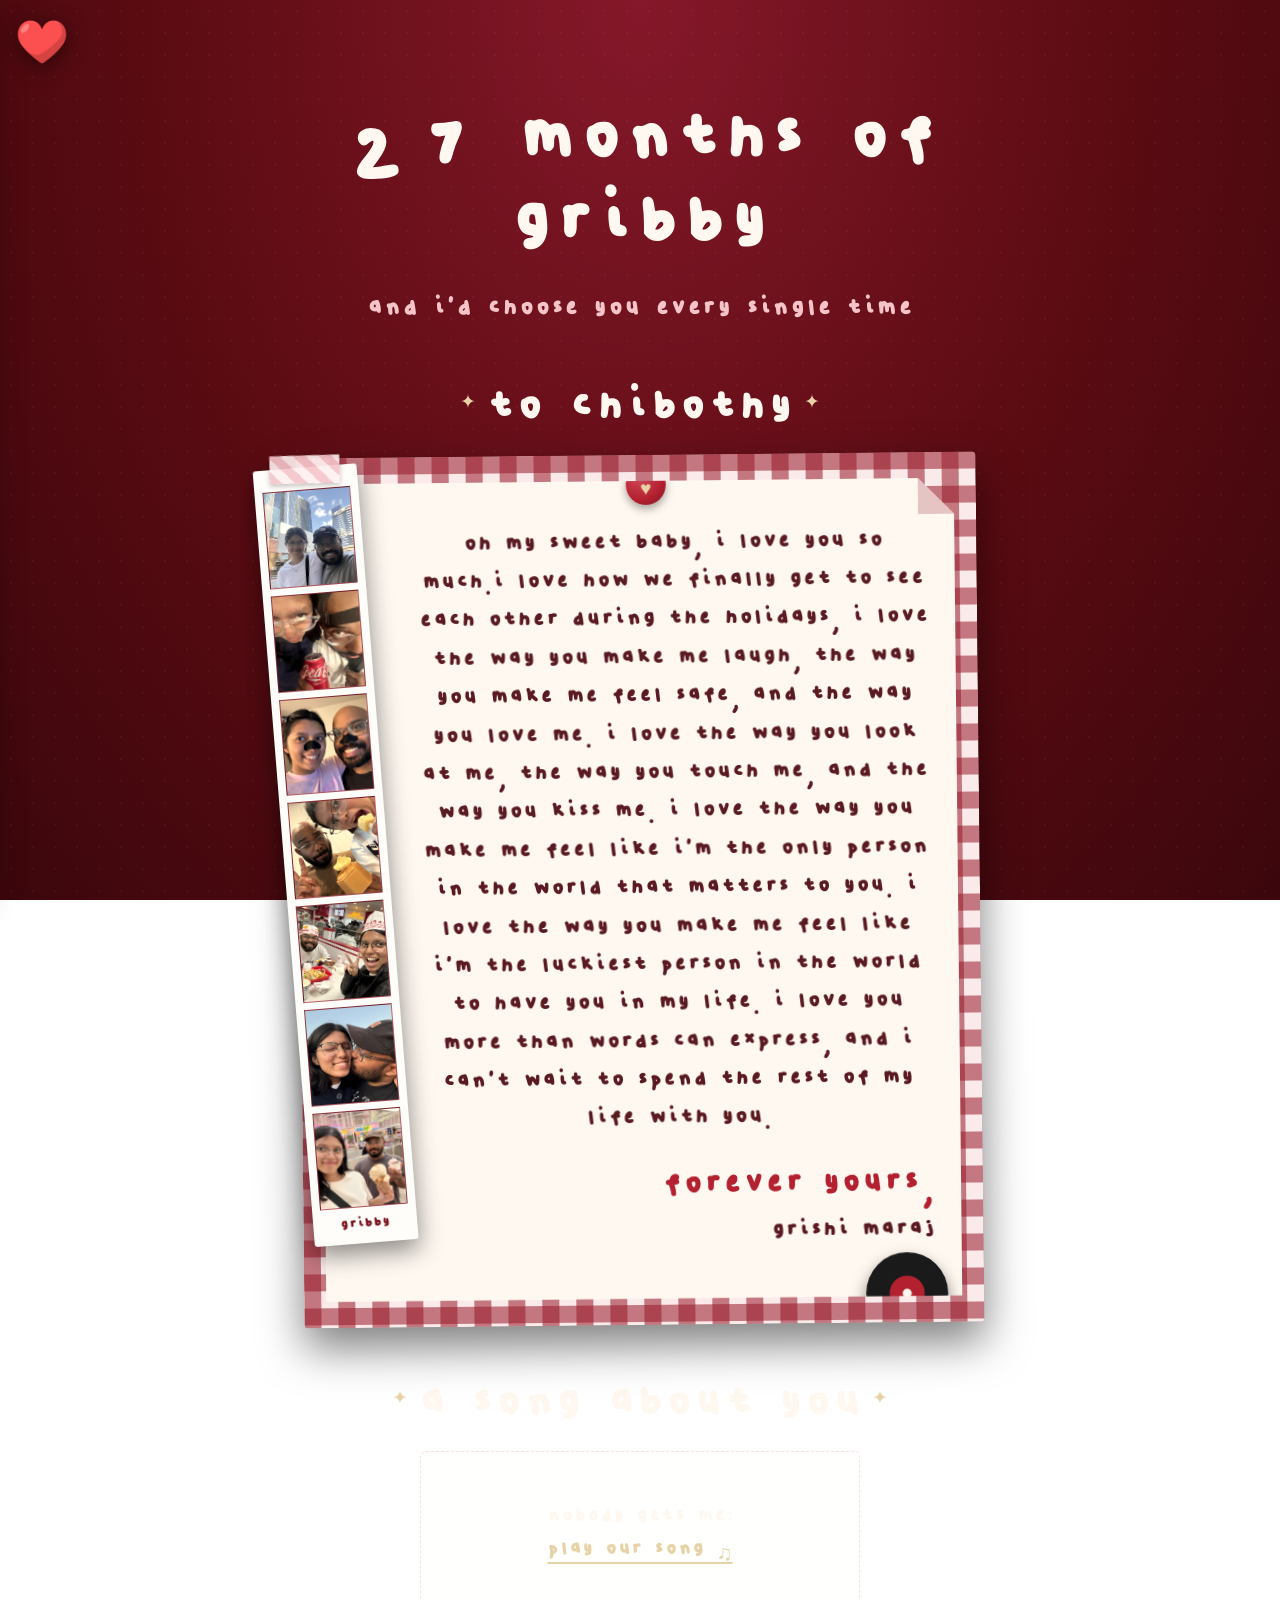
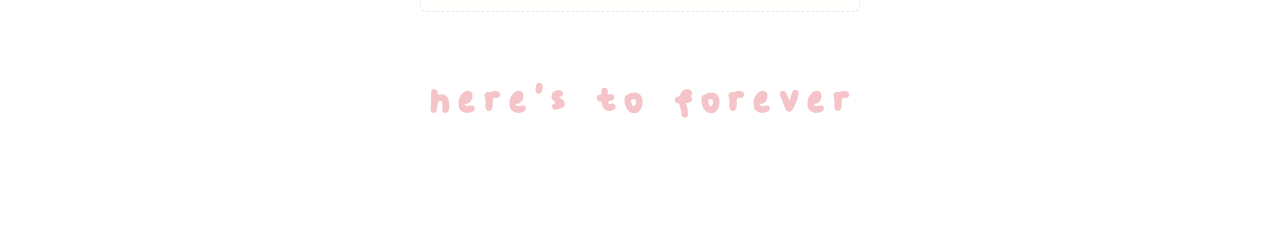
==== commit 87656bf9: "add nums" ====
--- a/27months.html
+++ b/27months.html
@@ -76,6 +76,29 @@
     </main>
 
     <script src="nav.js"></script>
+    <script>
+        (function () {
+            const walk = n => {
+                if (n.nodeType === 3) {
+                    if (!/\d/.test(n.nodeValue)) return;
+                    const frag = document.createDocumentFragment();
+                    n.nodeValue.split(/(\d+)/).forEach(part => {
+                        if (!part) return;
+                        if (/^\d+$/.test(part)) {
+                            const s = document.createElement('span');
+                            s.className = 'num';
+                            s.textContent = part;
+                            frag.appendChild(s);
+                        } else frag.appendChild(document.createTextNode(part));
+                    });
+                    n.replaceWith(frag);
+                } else if (n.nodeType === 1 && !/^(SCRIPT|STYLE|SVG|TEXTAREA)$/i.test(n.tagName) && !n.classList.contains('num')) {
+                    [...n.childNodes].forEach(walk);
+                }
+            };
+            walk(document.body);
+        })();
+    </script>
 </body>
 
 </html>
--- a/styles.css
+++ b/styles.css
@@ -6,6 +6,26 @@
     size-adjust: 200%;
     font-style: normal;
     font-display: swap;
+}
+
+/* your letters */
+
+/* your numbers (only used for the characters 0-9) */
+@font-face {
+    font-family: 'MyFont';
+    src: url('fonts/Numbers-Regular.otf') format('truetype'),
+        url('fonts/Numbers-Regular.ttf') format('opentype');
+    font-weight: 100 900;
+    size-adjust: 400%;
+    font-style: normal;
+    font-display: swap;
+    unicode-range: U+0030-0039;
+}
+
+.num {
+    position: relative;
+    top: .75em;
+    /* increase to push numbers lower, decrease to push them higher */
 }
 
 :root {
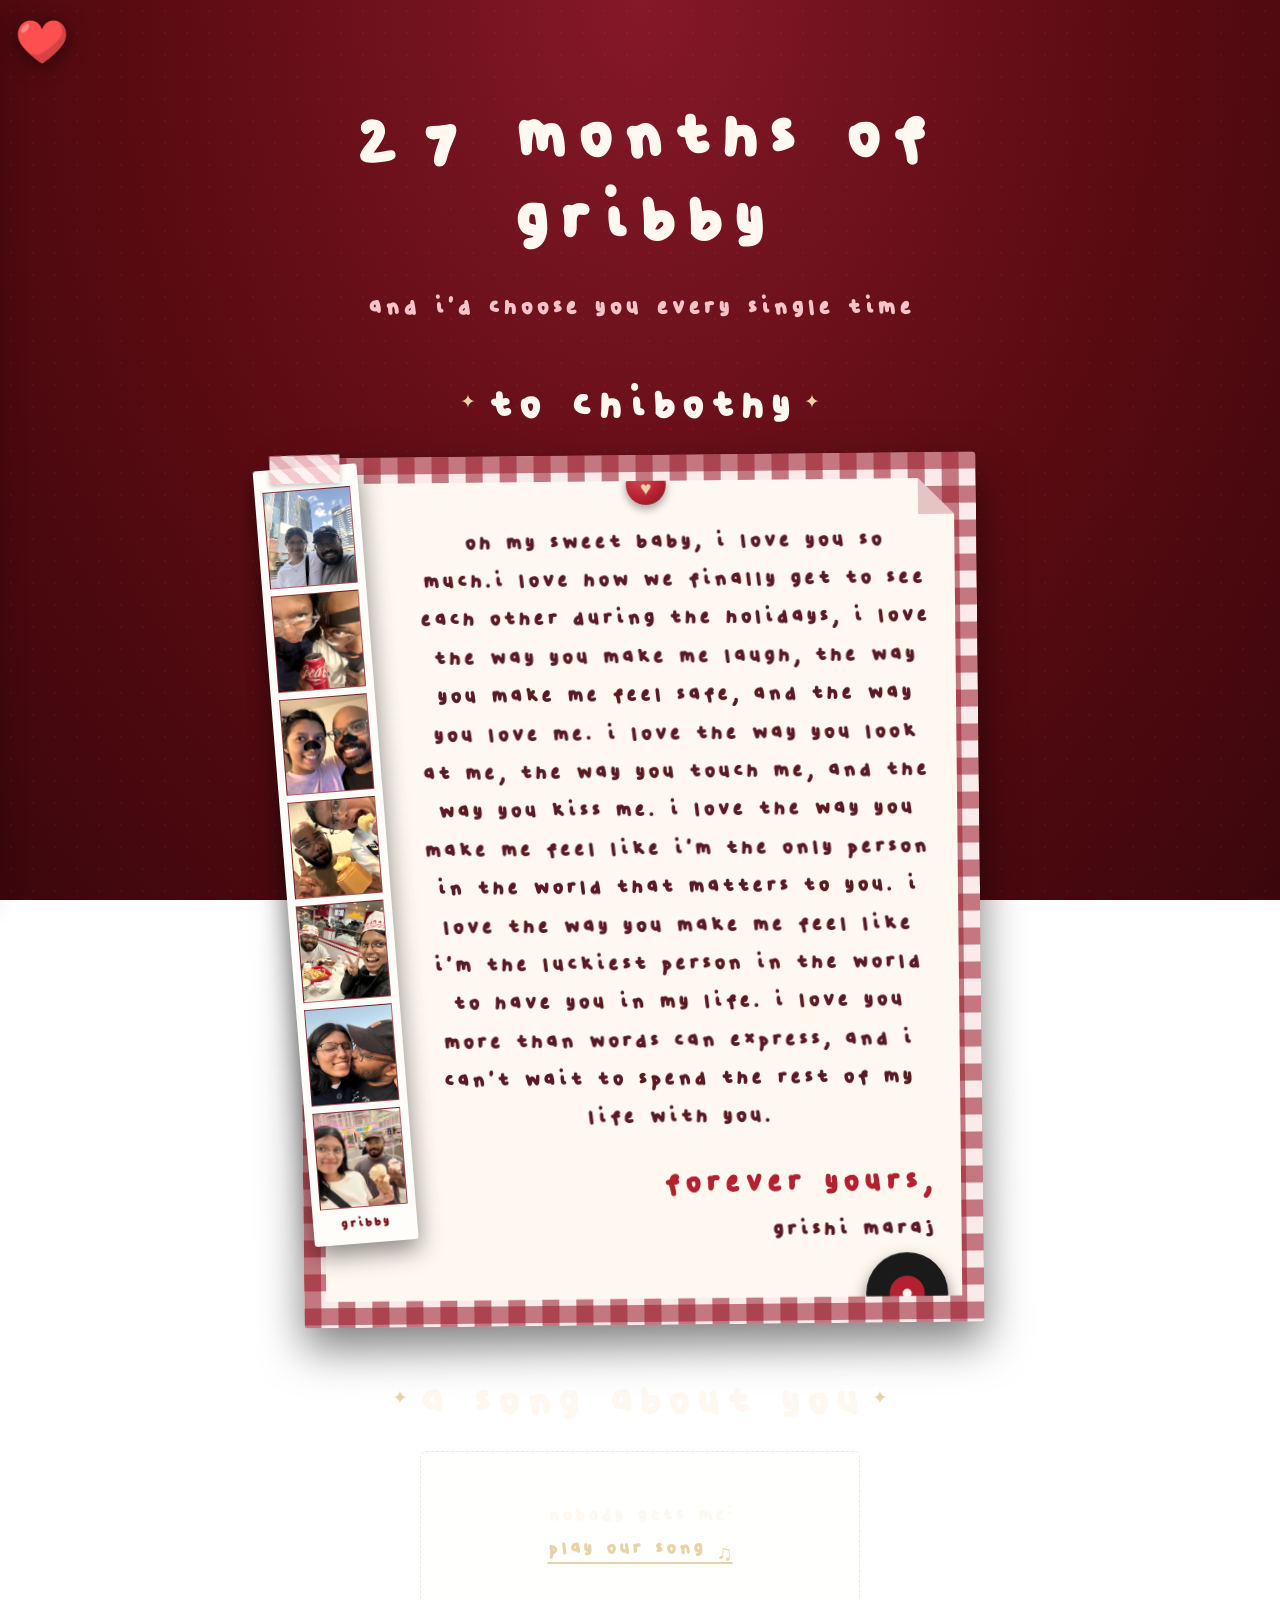
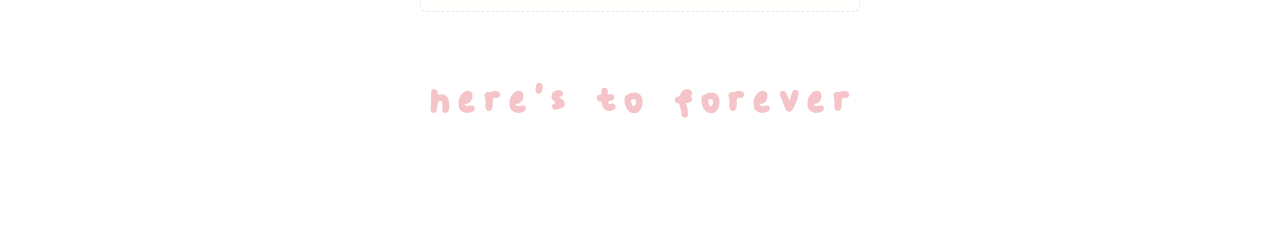
==== commit d0c7c456: "changes" ====
--- a/27months.html
+++ b/27months.html
@@ -76,29 +76,8 @@
     </main>
 
     <script src="nav.js"></script>
-    <script>
-        (function () {
-            const walk = n => {
-                if (n.nodeType === 3) {
-                    if (!/\d/.test(n.nodeValue)) return;
-                    const frag = document.createDocumentFragment();
-                    n.nodeValue.split(/(\d+)/).forEach(part => {
-                        if (!part) return;
-                        if (/^\d+$/.test(part)) {
-                            const s = document.createElement('span');
-                            s.className = 'num';
-                            s.textContent = part;
-                            frag.appendChild(s);
-                        } else frag.appendChild(document.createTextNode(part));
-                    });
-                    n.replaceWith(frag);
-                } else if (n.nodeType === 1 && !/^(SCRIPT|STYLE|SVG|TEXTAREA)$/i.test(n.tagName) && !n.classList.contains('num')) {
-                    [...n.childNodes].forEach(walk);
-                }
-            };
-            walk(document.body);
-        })();
-    </script>
+    <script src="script.js"></script>
+
 </body>
 
 </html>
--- a/styles.css
+++ b/styles.css
@@ -20,12 +20,6 @@
     font-style: normal;
     font-display: swap;
     unicode-range: U+0030-0039;
-}
-
-.num {
-    position: relative;
-    top: .75em;
-    /* increase to push numbers lower, decrease to push them higher */
 }
 
 :root {
